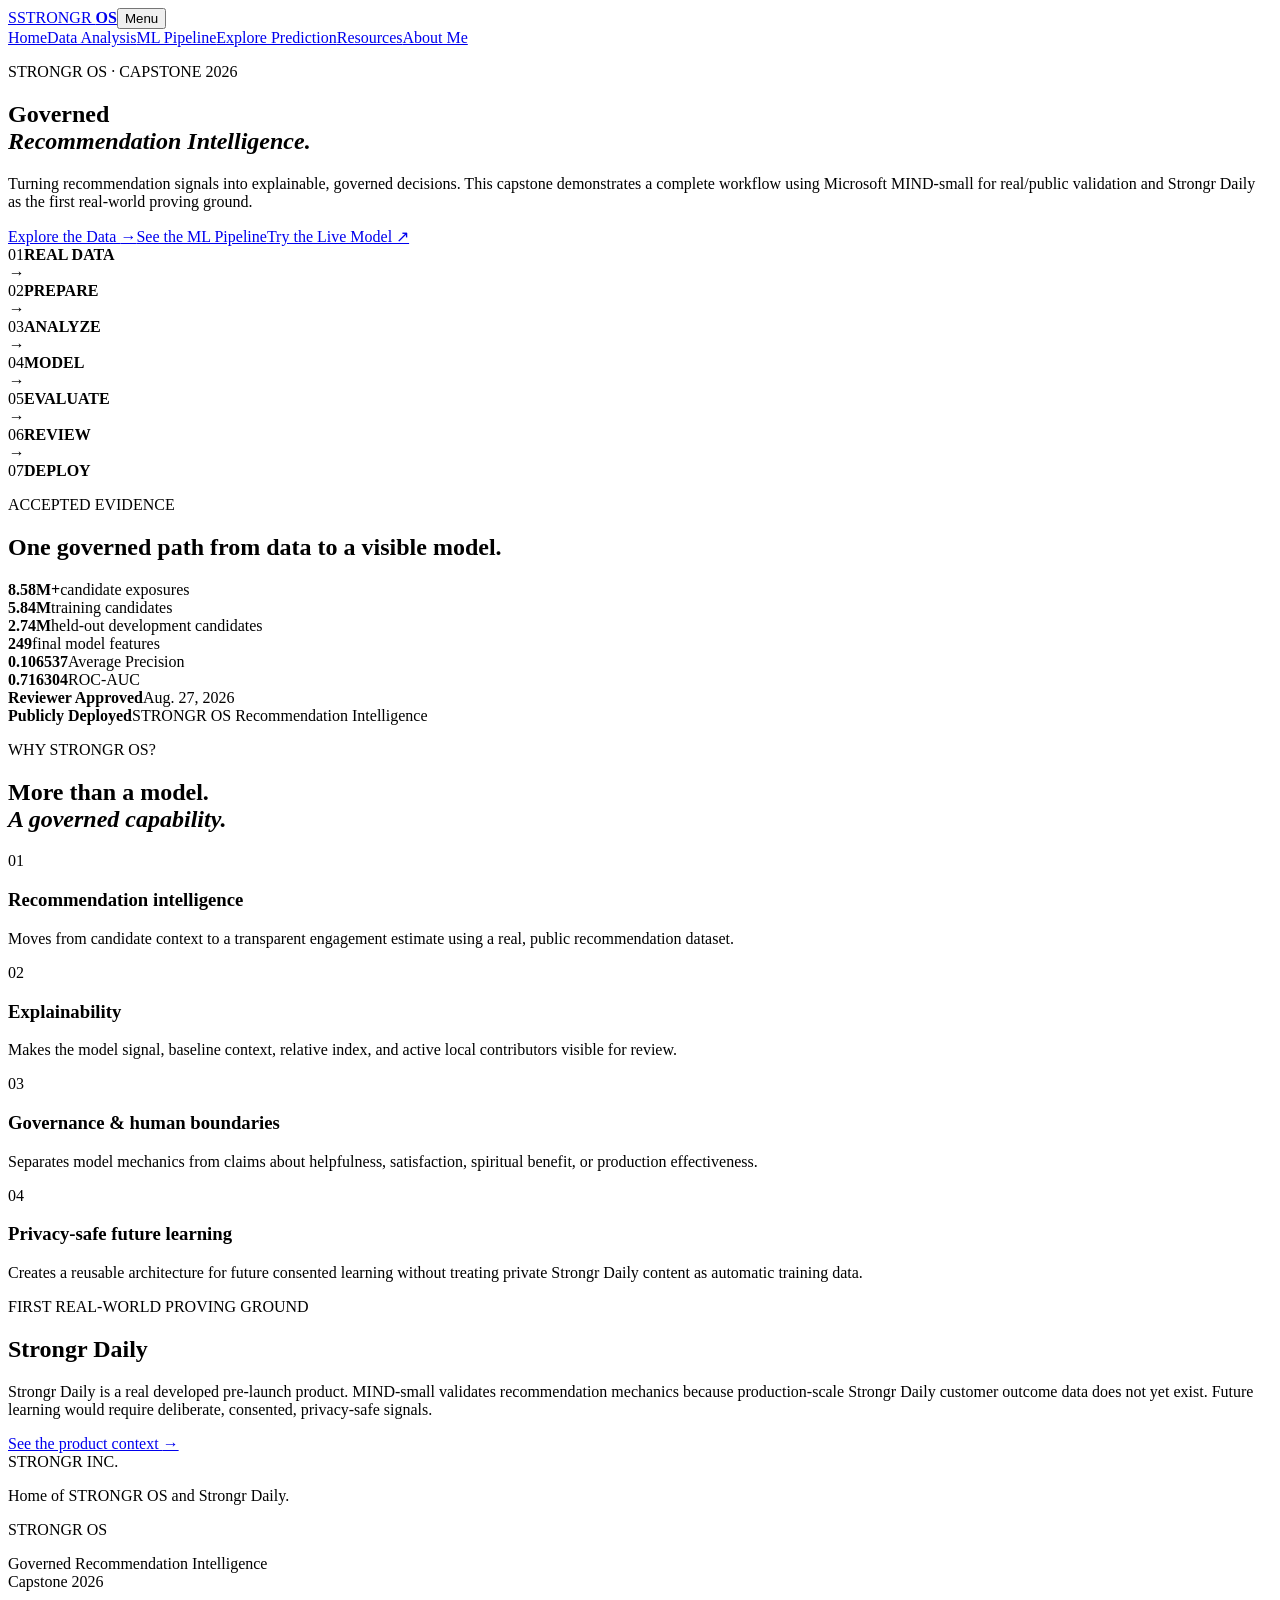
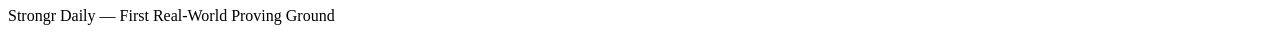
==== index.html @ 2eb01225 "chore: initialize public capstone website" ====
<!doctype html>
<html lang="en">
<head>
  <meta charset="utf-8"><meta name="viewport" content="width=device-width, initial-scale=1">
  <title>STRONGR OS — Governed Recommendation Intelligence</title>
  <meta name="description" content="STRONGR OS capstone: governed recommendation intelligence, validated with public MIND-small data and designed for privacy-safe future learning.">
  <link rel="stylesheet" href="styles.css">
</head>
<body>
  <header class="site-header"><a class="brand" href="index.html"><span class="brand-mark">S</span><span>STRONGR <b>OS</b></span></a><button class="menu-toggle" aria-label="Toggle navigation" aria-expanded="false">Menu</button><nav aria-label="Primary"><a class="active" href="index.html">Home</a><a href="data-analysis.html">Data Analysis</a><a href="ml-pipeline.html">ML Pipeline</a><a href="explore-prediction.html">Explore Prediction</a><a href="resources.html">Resources</a><a href="about.html">About Me</a></nav></header>
  <main>
    <section class="hero home-hero"><p class="eyebrow">STRONGR OS · CAPSTONE 2026</p><h1>Governed<br><em>Recommendation Intelligence.</em></h1><p class="hero-copy">Turning recommendation signals into explainable, governed decisions. This capstone demonstrates a complete workflow using Microsoft MIND-small for real/public validation and Strongr Daily as the first real-world proving ground.</p><div class="hero-actions"><a class="button gold" href="data-analysis.html">Explore the Data <span>→</span></a><a class="button outline" href="ml-pipeline.html">See the ML Pipeline</a><a class="button text" href="https://neilgasson.github.io/strongr-os-recommendation-intelligence/" target="_blank" rel="noopener">Try the Live Model ↗</a></div></section>
    <section class="story-flow" aria-label="Capstone workflow"><div><span>01</span><b>REAL DATA</b></div><i>→</i><div><span>02</span><b>PREPARE</b></div><i>→</i><div><span>03</span><b>ANALYZE</b></div><i>→</i><div><span>04</span><b>MODEL</b></div><i>→</i><div><span>05</span><b>EVALUATE</b></div><i>→</i><div><span>06</span><b>REVIEW</b></div><i>→</i><div><span>07</span><b>DEPLOY</b></div></section>
    <section class="section evidence"><div class="section-intro"><p class="eyebrow">ACCEPTED EVIDENCE</p><h2>One governed path from data to a visible model.</h2></div><div class="evidence-grid"><article><strong>8.58M+</strong><span>candidate exposures</span></article><article><strong>5.84M</strong><span>training candidates</span></article><article><strong>2.74M</strong><span>held-out development candidates</span></article><article><strong>249</strong><span>final model features</span></article><article><strong>0.106537</strong><span>Average Precision</span></article><article><strong>0.716304</strong><span>ROC-AUC</span></article><article class="approval"><strong>Reviewer Approved</strong><span>Aug. 27, 2026</span></article><article class="approval"><strong>Publicly Deployed</strong><span>STRONGR OS Recommendation Intelligence</span></article></div></section>
    <section class="section split-feature"><div><p class="eyebrow">WHY STRONGR OS?</p><h2>More than a model.<br><em>A governed capability.</em></h2></div><div class="feature-list"><article><span>01</span><div><h3>Recommendation intelligence</h3><p>Moves from candidate context to a transparent engagement estimate using a real, public recommendation dataset.</p></div></article><article><span>02</span><div><h3>Explainability</h3><p>Makes the model signal, baseline context, relative index, and active local contributors visible for review.</p></div></article><article><span>03</span><div><h3>Governance & human boundaries</h3><p>Separates model mechanics from claims about helpfulness, satisfaction, spiritual benefit, or production effectiveness.</p></div></article><article><span>04</span><div><h3>Privacy-safe future learning</h3><p>Creates a reusable architecture for future consented learning without treating private Strongr Daily content as automatic training data.</p></div></article></div></section>
    <section class="proving-ground"><div class="gold-line"></div><p class="eyebrow">FIRST REAL-WORLD PROVING GROUND</p><h2>Strongr Daily</h2><p>Strongr Daily is a real developed pre-launch product. MIND-small validates recommendation mechanics because production-scale Strongr Daily customer outcome data does not yet exist. Future learning would require deliberate, consented, privacy-safe signals.</p><a href="about.html" class="inline-link">See the product context <span>→</span></a></section>
  </main>
  <footer><div><span class="brand-footer">STRONGR INC.</span><p>Home of STRONGR OS and Strongr Daily.</p></div><div><span class="brand-footer">STRONGR OS</span><p>Governed Recommendation Intelligence<br>Capstone 2026</p></div><p>Strongr Daily — First Real-World Proving Ground</p></footer><script src="site.js"></script>
</body></html>
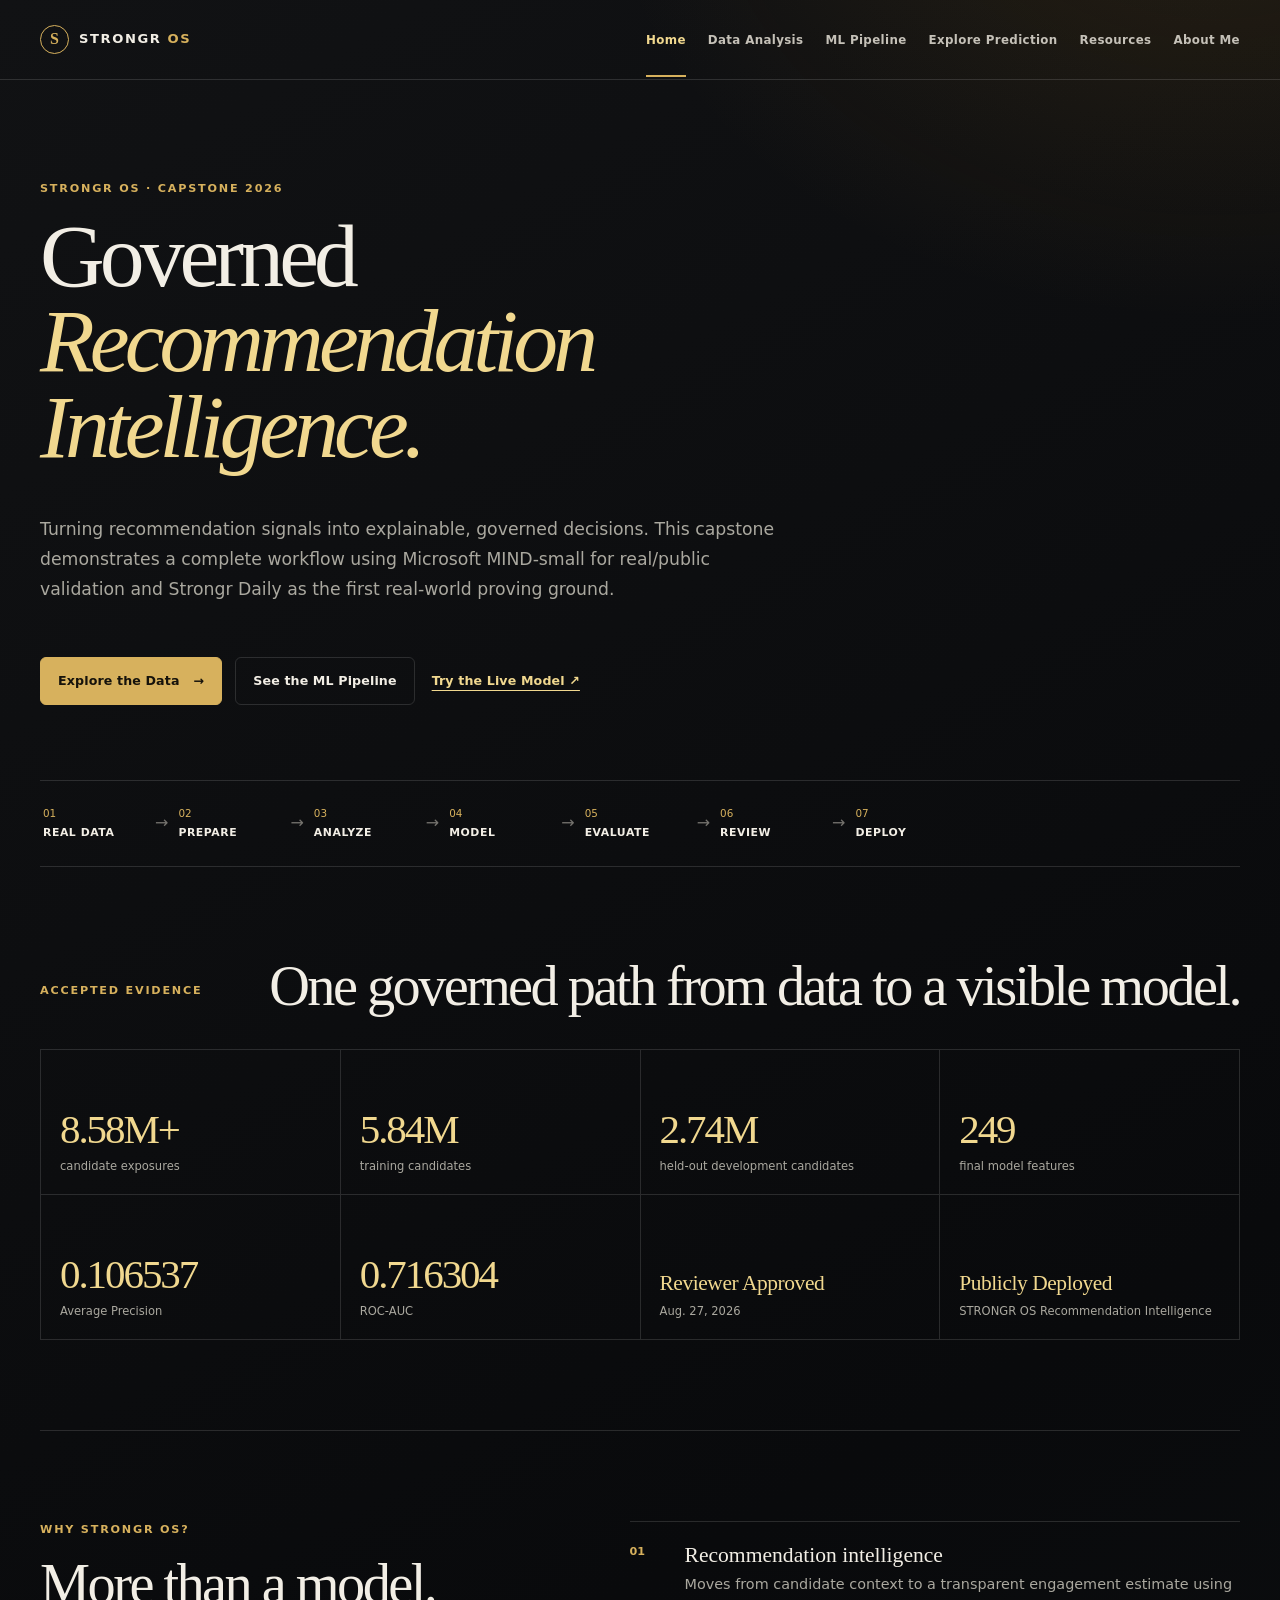
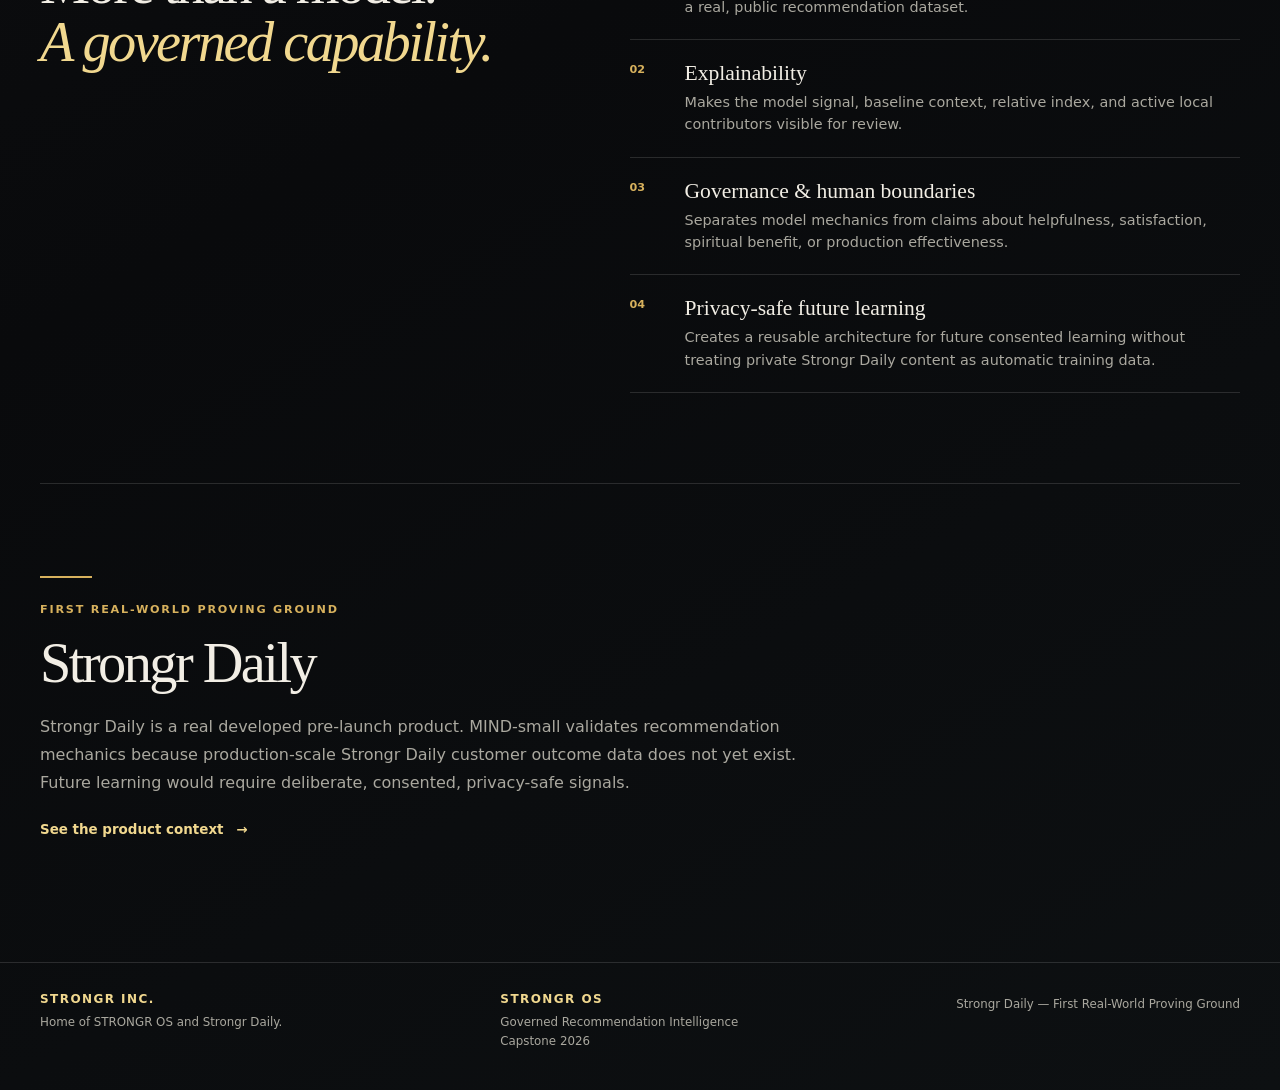
==== commit 166907c1: "fix: migrate public links to STRONGR domains" ====
--- a/index.html
+++ b/index.html
@@ -9,7 +9,7 @@
 <body>
   <header class="site-header"><a class="brand" href="index.html"><span class="brand-mark">S</span><span>STRONGR <b>OS</b></span></a><button class="menu-toggle" aria-label="Toggle navigation" aria-expanded="false">Menu</button><nav aria-label="Primary"><a class="active" href="index.html">Home</a><a href="data-analysis.html">Data Analysis</a><a href="ml-pipeline.html">ML Pipeline</a><a href="explore-prediction.html">Explore Prediction</a><a href="resources.html">Resources</a><a href="about.html">About Me</a></nav></header>
   <main>
-    <section class="hero home-hero"><p class="eyebrow">STRONGR OS · CAPSTONE 2026</p><h1>Governed<br><em>Recommendation Intelligence.</em></h1><p class="hero-copy">Turning recommendation signals into explainable, governed decisions. This capstone demonstrates a complete workflow using Microsoft MIND-small for real/public validation and Strongr Daily as the first real-world proving ground.</p><div class="hero-actions"><a class="button gold" href="data-analysis.html">Explore the Data <span>→</span></a><a class="button outline" href="ml-pipeline.html">See the ML Pipeline</a><a class="button text" href="https://neilgasson.github.io/strongr-os-recommendation-intelligence/" target="_blank" rel="noopener">Try the Live Model ↗</a></div></section>
+    <section class="hero home-hero"><p class="eyebrow">STRONGR OS · CAPSTONE 2026</p><h1>Governed<br><em>Recommendation Intelligence.</em></h1><p class="hero-copy">Turning recommendation signals into explainable, governed decisions. This capstone demonstrates a complete workflow using Microsoft MIND-small for real/public validation and Strongr Daily as the first real-world proving ground.</p><div class="hero-actions"><a class="button gold" href="data-analysis.html">Explore the Data <span>→</span></a><a class="button outline" href="ml-pipeline.html">See the ML Pipeline</a><a class="button text" href="https://model.strongrinc.ca/" target="_blank" rel="noopener">Try the Live Model ↗</a></div></section>
     <section class="story-flow" aria-label="Capstone workflow"><div><span>01</span><b>REAL DATA</b></div><i>→</i><div><span>02</span><b>PREPARE</b></div><i>→</i><div><span>03</span><b>ANALYZE</b></div><i>→</i><div><span>04</span><b>MODEL</b></div><i>→</i><div><span>05</span><b>EVALUATE</b></div><i>→</i><div><span>06</span><b>REVIEW</b></div><i>→</i><div><span>07</span><b>DEPLOY</b></div></section>
     <section class="section evidence"><div class="section-intro"><p class="eyebrow">ACCEPTED EVIDENCE</p><h2>One governed path from data to a visible model.</h2></div><div class="evidence-grid"><article><strong>8.58M+</strong><span>candidate exposures</span></article><article><strong>5.84M</strong><span>training candidates</span></article><article><strong>2.74M</strong><span>held-out development candidates</span></article><article><strong>249</strong><span>final model features</span></article><article><strong>0.106537</strong><span>Average Precision</span></article><article><strong>0.716304</strong><span>ROC-AUC</span></article><article class="approval"><strong>Reviewer Approved</strong><span>Aug. 27, 2026</span></article><article class="approval"><strong>Publicly Deployed</strong><span>STRONGR OS Recommendation Intelligence</span></article></div></section>
     <section class="section split-feature"><div><p class="eyebrow">WHY STRONGR OS?</p><h2>More than a model.<br><em>A governed capability.</em></h2></div><div class="feature-list"><article><span>01</span><div><h3>Recommendation intelligence</h3><p>Moves from candidate context to a transparent engagement estimate using a real, public recommendation dataset.</p></div></article><article><span>02</span><div><h3>Explainability</h3><p>Makes the model signal, baseline context, relative index, and active local contributors visible for review.</p></div></article><article><span>03</span><div><h3>Governance & human boundaries</h3><p>Separates model mechanics from claims about helpfulness, satisfaction, spiritual benefit, or production effectiveness.</p></div></article><article><span>04</span><div><h3>Privacy-safe future learning</h3><p>Creates a reusable architecture for future consented learning without treating private Strongr Daily content as automatic training data.</p></div></article></div></section>
--- a/styles.css
+++ b/styles.css
@@ -0,0 +1,4 @@
+:root{--ink:#090a0c;--surface:#111316;--surface2:#181b1f;--line:rgba(255,255,255,.13);--gold:#d7b15d;--goldlight:#f1d88f;--ivory:#f2eee5;--muted:#aaa89f;--green:#aed99c;--orange:#efa68c;--serif:Georgia,'Times New Roman',serif;--sans:Inter,ui-sans-serif,system-ui,-apple-system,BlinkMacSystemFont,'Segoe UI',sans-serif}*{box-sizing:border-box}html{background:var(--ink);scroll-behavior:smooth}body{margin:0;background:radial-gradient(920px 700px at 95% -150px,rgba(162,114,29,.17),transparent 67%),linear-gradient(150deg,#111214 0%,#090a0c 57%,#0d1012 100%);color:var(--ivory);font-family:var(--sans);font-size:16px;line-height:1.55}a{color:inherit}.site-header{max-width:1320px;min-height:80px;margin:auto;padding:0 40px;display:flex;align-items:center;justify-content:space-between;border-bottom:1px solid var(--line);position:relative}.brand{display:flex;align-items:center;gap:10px;text-decoration:none;letter-spacing:.12em;font-weight:700;font-size:.82rem}.brand b{color:var(--gold)}.brand-mark{width:29px;height:29px;display:grid;place-items:center;border:1px solid var(--gold);border-radius:100%;color:var(--gold);font-family:var(--serif);font-size:1rem;letter-spacing:0}nav{display:flex;gap:22px;align-items:center}nav a{color:#c5c1b8;text-decoration:none;font-size:.74rem;font-weight:700;letter-spacing:.03em;padding:29px 0 25px;border-bottom:2px solid transparent;white-space:nowrap}nav a:hover,nav a.active{color:var(--goldlight);border-color:var(--gold)}.menu-toggle{display:none;background:transparent;border:1px solid var(--line);border-radius:4px;color:var(--ivory);padding:8px 11px;font-size:.75rem}main{max-width:1320px;margin:auto;padding:0 40px 75px}.hero{padding:100px 0 75px;max-width:950px}.home-hero{min-height:570px;display:flex;flex-direction:column;justify-content:center}.eyebrow{margin:0 0 16px;color:var(--gold);font-size:.7rem;font-weight:800;letter-spacing:.16em}.hero h1,.page-hero h1{font-family:var(--serif);font-weight:400;line-height:.95;letter-spacing:-.055em;margin:0 0 28px;font-size:clamp(3.5rem,7vw,6.7rem)}h1 em,h2 em{color:var(--goldlight);font-style:italic}.hero-copy,.page-hero>p{max-width:755px;color:var(--muted);font-size:1.08rem;line-height:1.75}.hero-actions{display:flex;gap:13px;flex-wrap:wrap;margin-top:35px}.button{display:inline-flex;align-items:center;gap:14px;border-radius:6px;padding:13px 17px;min-height:48px;text-decoration:none;font-weight:800;font-size:.79rem;letter-spacing:.01em;transition:.2s ease}.button.gold{color:#15120b;background:var(--gold);border:1px solid var(--gold)}.button.gold:hover{background:var(--goldlight);transform:translateY(-2px)}.button.outline{border:1px solid var(--line);color:var(--ivory)}.button.outline:hover{border-color:var(--gold);color:var(--goldlight)}.button.text{padding-left:4px;color:var(--goldlight);text-decoration:underline;text-underline-offset:5px}.button.large{margin-top:12px;padding:16px 20px}.story-flow{display:flex;gap:10px;align-items:center;overflow:auto;border-top:1px solid var(--line);border-bottom:1px solid var(--line);padding:24px 3px}.story-flow div{min-width:102px;display:flex;flex-direction:column;gap:4px}.story-flow span{color:var(--gold);font-size:.65rem}.story-flow b{font-size:.68rem;letter-spacing:.05em}.story-flow i{color:#75736e;font-style:normal}.section{padding:90px 0;border-bottom:1px solid var(--line)}.section-intro{display:flex;justify-content:space-between;align-items:end;gap:30px;margin-bottom:34px}.section h2,.proving-ground h2{font:400 clamp(2.35rem,4.4vw,4rem)/1.04 var(--serif);letter-spacing:-.045em;margin:0}.section-copy{color:var(--muted);font-size:.86rem}.evidence-grid{display:grid;grid-template-columns:repeat(4,1fr);border-top:1px solid var(--line);border-left:1px solid var(--line)}.evidence-grid article{min-height:145px;padding:19px;border-right:1px solid var(--line);border-bottom:1px solid var(--line);display:flex;flex-direction:column;justify-content:end}.evidence-grid strong{font:400 clamp(1.7rem,3.2vw,3rem)/1 var(--serif);letter-spacing:-.05em;color:var(--goldlight);margin-bottom:8px}.evidence-grid span{font-size:.72rem;color:var(--muted)}.evidence-grid .approval strong{font-size:1.34rem;letter-spacing:-.02em}.split-feature,.two-column{display:grid;grid-template-columns:.9fr 1.1fr;gap:90px}.feature-list{border-top:1px solid var(--line)}.feature-list article{display:grid;grid-template-columns:42px 1fr;padding:21px 0;border-bottom:1px solid var(--line);gap:13px}.feature-list article>span,.capability-grid article>span{color:var(--gold);font-size:.7rem;font-weight:700}.feature-list h3{margin:0 0 5px;font:400 1.35rem var(--serif)}.feature-list p,.two-column p{color:var(--muted);font-size:.9rem;margin:0}.proving-ground{max-width:880px;padding:92px 0 45px}.gold-line{width:52px;border-top:2px solid var(--gold);margin-bottom:23px}.proving-ground>p:not(.eyebrow){color:var(--muted);font-size:1rem;line-height:1.75;max-width:790px;margin:20px 0}.inline-link{color:var(--goldlight);font-size:.84rem;font-weight:700;text-decoration:none}.inline-link span{margin-left:8px}.page-hero{padding:85px 0 65px;max-width:950px}.page-hero h1{font-size:clamp(3.1rem,6.2vw,5.9rem)}.data-grid{display:grid;grid-template-columns:repeat(3,1fr);gap:15px;margin:25px 0 42px}.data-grid article{padding:22px;border:1px solid var(--line);background:rgba(255,255,255,.025)}.data-grid span,.data-grid small{display:block;color:var(--muted);font-size:.73rem}.data-grid strong{display:block;font:400 clamp(2rem,3.4vw,3.3rem)/1 var(--serif);color:var(--goldlight);margin:14px 0 10px;letter-spacing:-.05em}.table-wrap{overflow:auto;border:1px solid var(--line)}table{width:100%;border-collapse:collapse;min-width:600px}caption{text-align:left;padding:16px 18px;font:400 1.3rem var(--serif);border-bottom:1px solid var(--line)}th,td{padding:13px 18px;text-align:left;border-bottom:1px solid var(--line);font-size:.82rem}th{color:var(--gold);font-size:.67rem;letter-spacing:.1em}td{color:#d3d0c8}td:nth-child(2){font-family:var(--serif);font-size:1.02rem}.compact article{padding:17px 0}.quality{background:rgba(215,177,93,.045);padding-left:28px;padding-right:28px}.quality-row{display:grid;grid-template-columns:repeat(3,1fr);gap:20px}.quality-row article{display:flex;flex-direction:column;gap:6px}.quality-row strong{font:400 3.3rem/1 var(--serif);color:var(--goldlight)}.quality-row span,.quality-note{color:var(--muted);font-size:.8rem}.quality-note{margin:35px 0 0}.quality-note b{color:var(--green)}.insight-grid{display:grid;grid-template-columns:repeat(4,1fr);gap:13px}.insight-grid article{padding:21px;border:1px solid var(--line);background:rgba(255,255,255,.018)}.insight-grid b{color:var(--gold);font-size:.69rem}.insight-grid h3{font:400 1.35rem/1.1 var(--serif);margin:19px 0 10px}.insight-grid p{font-size:.82rem;color:var(--muted);margin:0}.placeholder-grid{display:grid;grid-template-columns:repeat(3,1fr);gap:15px}.screenshot-placeholder,.prediction-placeholder{min-height:225px;border:1px dashed rgba(215,177,93,.55);background:linear-gradient(135deg,rgba(215,177,93,.1),rgba(255,255,255,.02));display:flex;flex-direction:column;align-items:center;justify-content:center;text-align:center;padding:20px}.screenshot-placeholder span,.prediction-placeholder span{font-size:.65rem;color:var(--gold);letter-spacing:.12em;margin-bottom:13px}.screenshot-placeholder b,.prediction-placeholder b{font:400 1.13rem/1.35 var(--serif);color:#ddd8cc}.model-approach{align-items:center}.model-spec{border:1px solid var(--line);padding:28px;background:rgba(255,255,255,.025)}.model-spec>span{font-size:.66rem;color:var(--gold);letter-spacing:.14em}.model-spec strong{display:block;font:400 2rem var(--serif);margin:9px 0}.model-spec p{color:var(--muted);font-size:.81rem}.model-spec code{color:var(--goldlight)}.tag-row{display:flex;gap:7px;flex-wrap:wrap;margin-top:18px}.tag-row span{border:1px solid var(--line);padding:6px 8px;color:#c4c0b5;font-size:.67rem}.comparison-chart{margin-top:32px;max-width:900px}.chart-row{display:grid;grid-template-columns:120px 1fr 92px;gap:15px;align-items:center;margin:16px 0}.chart-row>span{font-size:.8rem}.track{height:18px;background:#25282c;border:1px solid rgba(255,255,255,.06);position:relative}.track i{display:block;height:100%;background:#8e7650}.chart-row.final .track i{background:var(--gold)}.chart-row b{font:400 1.12rem var(--serif);color:var(--goldlight)}.metric-layout{display:grid;grid-template-columns:1fr 1fr;gap:18px}.metric-panel{border:1px solid var(--line);padding:26px}.metric-list>div{display:flex;justify-content:space-between;padding:14px 0;border-bottom:1px solid var(--line);gap:12px}.metric-list span{color:var(--muted);font-size:.8rem}.metric-list b{font:400 1.25rem var(--serif);color:var(--goldlight)}.plain-language{max-width:900px}.plain-language>p:not(.eyebrow){max-width:780px;color:var(--muted);font-size:1.05rem;line-height:1.75;margin:22px 0 0}.imbalance{display:grid;grid-template-columns:1fr 1fr;gap:60px;background:rgba(239,166,140,.055);padding-left:28px;padding-right:28px}.imbalance-numbers>div{display:flex;align-items:baseline;justify-content:space-between;padding:12px 0;border-bottom:1px solid var(--line);gap:15px}.imbalance-numbers span,.imbalance-numbers p{color:var(--muted);font-size:.78rem}.imbalance-numbers strong{font:400 1.65rem var(--serif);color:var(--orange)}.imbalance-numbers small{font:400 .85rem var(--sans);color:var(--muted)}.governance .timeline{display:grid;grid-template-columns:repeat(5,1fr);margin:30px 0 38px;border-top:1px solid var(--line)}.timeline div{padding:17px 12px;border-right:1px solid var(--line);min-height:105px}.timeline time{display:block;color:var(--gold);font:400 1.25rem var(--serif);margin-bottom:10px}.timeline span{font-size:.75rem;color:#d5d0c6}.governance-callout{padding:20px;border-left:2px solid var(--gold);background:rgba(215,177,93,.07);max-width:800px}.governance-callout strong{color:var(--goldlight);font-family:var(--serif);font-size:1.22rem}.governance-callout p{color:var(--muted);margin:6px 0 0;font-size:.84rem}.explore-hero{padding-bottom:35px}.live-embed{border:1px solid var(--line);background:#0d0f11;margin-bottom:0}.embed-label{display:flex;justify-content:space-between;gap:20px;padding:13px 18px;border-bottom:1px solid var(--line);font-size:.69rem;letter-spacing:.09em;color:var(--gold)}.embed-label a,.embed-fallback a{color:var(--goldlight)}iframe{border:0;width:100%;height:650px;background:#111}.embed-fallback{margin:0;padding:12px 18px;color:var(--muted);font-size:.78rem;border-top:1px solid var(--line)}.parity{display:grid;grid-template-columns:1fr 1fr;gap:80px;align-items:center}.parity-card{border:1px solid var(--gold);padding:28px;background:rgba(215,177,93,.08)}.parity-card>span,.parity-card p{color:var(--muted);font-size:.76rem}.parity-card>strong{display:block;font:400 clamp(1.8rem,3.3vw,3rem)/1 var(--serif);color:var(--goldlight);letter-spacing:-.05em;margin:15px 0 8px;word-break:break-all}.parity-card>div{display:flex;gap:13px;align-items:center;margin-top:22px;font-size:.76rem}.parity-card b{font-family:var(--serif);font-size:1.1rem}.parity-card em{color:var(--green);font-weight:800;font-size:.69rem;font-style:normal;border:1px solid rgba(174,217,156,.4);padding:5px 8px}.output-guide{border-bottom:0}.prediction-placeholder{min-height:300px}.deliverables{border-top:1px solid var(--line)}.deliverables article{display:flex;align-items:center;justify-content:space-between;gap:25px;padding:18px 0;border-bottom:1px solid var(--line)}.deliverables h3{font:400 1.35rem var(--serif);margin:0 0 4px}.deliverables p{margin:0;color:var(--muted);font-size:.8rem}.status{white-space:nowrap;border:1px solid var(--line);padding:6px 8px;font-size:.64rem;font-weight:800;letter-spacing:.06em}.status.complete{color:var(--green);border-color:rgba(174,217,156,.45)}.status.working{color:var(--goldlight);border-color:rgba(215,177,93,.5)}.status.pending{color:var(--muted)}.approval-list>div{display:flex;justify-content:space-between;gap:15px;padding:17px 0;border-bottom:1px solid var(--line)}.approval-list span{font-size:.88rem;color:#d7d2c7}.approval-list b{font-size:.7rem;color:var(--green);letter-spacing:.07em}.approval-list p{margin:18px 0 0;color:var(--muted);font-size:.8rem}.link-cards{display:grid;grid-template-columns:1fr 1fr;gap:16px}.link-cards a{display:flex;min-height:185px;flex-direction:column;justify-content:end;padding:22px;text-decoration:none;border:1px solid var(--line);background:linear-gradient(145deg,rgba(215,177,93,.1),rgba(255,255,255,.02));transition:.2s}.link-cards a:hover{transform:translateY(-3px);border-color:var(--gold)}.link-cards span{font-size:.64rem;color:var(--gold);letter-spacing:.1em}.link-cards strong{font:400 1.55rem/1.12 var(--serif);margin:14px 0}.link-cards i{font-size:.75rem;color:var(--goldlight);font-style:normal}.future-links{display:grid;grid-template-columns:repeat(4,1fr);gap:12px}.future-links div{padding:17px;border:1px dashed var(--line)}.future-links span,.future-links b{display:block}.future-links span{font-size:.7rem;color:var(--muted)}.future-links b{font:400 1rem var(--serif);color:#d8d2c5;margin-top:15px}.references{max-width:850px}.references article{padding:18px 0;border-bottom:1px solid var(--line)}.references b{font-family:var(--serif);font-size:1.25rem}.references p{margin:5px 0;color:var(--muted);font-size:.85rem}.references a{font-size:.8rem;color:var(--goldlight)}.name-line{color:var(--goldlight)!important;font:400 1.4rem var(--serif);letter-spacing:.02em}.capability-grid{display:grid;grid-template-columns:repeat(3,1fr);border-top:1px solid var(--line);border-left:1px solid var(--line)}.capability-grid article{padding:22px;border-right:1px solid var(--line);border-bottom:1px solid var(--line);min-height:185px}.capability-grid h3{font:400 1.4rem/1.1 var(--serif);margin:22px 0 8px}.capability-grid p{font-size:.8rem;color:var(--muted);margin:0}.system-pair{display:flex;gap:13px;margin-top:28px}.system-pair div{border:1px solid var(--line);padding:15px 18px;min-width:220px}.system-pair span{display:block;color:var(--gold);font-size:.7rem;letter-spacing:.07em}.system-pair b{display:block;font:400 1.15rem var(--serif);margin-top:7px}footer{max-width:1320px;margin:auto;padding:27px 40px 35px;border-top:1px solid var(--line);display:flex;justify-content:space-between;gap:25px;color:var(--muted);font-size:.74rem}footer p{margin:5px 0}.brand-footer{color:var(--goldlight);font-size:.75rem;font-weight:800;letter-spacing:.12em}@media(max-width:980px){.site-header,main,footer{padding-left:24px;padding-right:24px}nav{gap:13px}.evidence-grid{grid-template-columns:repeat(2,1fr)}.split-feature,.two-column,.parity,.imbalance{grid-template-columns:1fr;gap:35px}.insight-grid{grid-template-columns:repeat(2,1fr)}.placeholder-grid{grid-template-columns:1fr}.future-links{grid-template-columns:repeat(2,1fr)}.governance .timeline{grid-template-columns:repeat(3,1fr)}}@media(max-width:720px){.site-header{min-height:68px}.menu-toggle{display:block}nav{display:none;position:absolute;z-index:10;top:67px;right:18px;left:18px;padding:12px 18px;flex-direction:column;align-items:stretch;background:#151719;border:1px solid var(--line)}nav.is-open{display:flex}nav a{padding:11px 0;border-bottom:1px solid var(--line)}.hero,.page-hero{padding:66px 0 48px}.home-hero{min-height:auto}.hero h1,.page-hero h1{font-size:clamp(2.15rem,11vw,3rem)}.story-flow{padding:17px 3px}.section{padding:62px 0}.evidence-grid,.data-grid,.metric-layout,.link-cards,.capability-grid{grid-template-columns:1fr}.quality-row,.insight-grid{grid-template-columns:1fr}.evidence-grid article{min-height:120px}.comparison-chart{overflow:auto}.chart-row{grid-template-columns:95px minmax(150px,1fr) 80px}.governance .timeline{grid-template-columns:1fr}.timeline div{min-height:auto;border-bottom:1px solid var(--line)}.live-embed iframe{height:520px}.embed-label,footer{flex-direction:column}.system-pair{flex-direction:column}.future-links{grid-template-columns:1fr}.deliverables article{align-items:flex-start;flex-direction:column;gap:12px}}
+.powerbi-evidence-intro{max-width:790px;margin:0 0 29px;color:var(--muted);font-size:.92rem}.powerbi-evidence-grid{display:grid;grid-template-columns:repeat(2,minmax(0,1fr));gap:20px}.powerbi-evidence-grid article{padding:18px;border:1px solid var(--line);background:rgba(255,255,255,.018)}.powerbi-evidence-grid article>span{display:block;margin-bottom:12px;color:var(--gold);font-size:.65rem;font-weight:800;letter-spacing:.13em}.powerbi-evidence-grid article>p{margin:13px 0 1px;color:var(--muted);font-size:.78rem}.powerbi-evidence-card{display:block;width:100%;padding:0;border:0;border-radius:12px;background:#111315;cursor:zoom-in;overflow:hidden}.powerbi-evidence-card:focus-visible{outline:2px solid var(--goldlight);outline-offset:3px}.powerbi-evidence-card img{display:block;width:100%;height:auto;transition:transform .22s ease}.powerbi-evidence-card:hover img{transform:scale(1.015)}.powerbi-evidence-record{margin:27px 0 0;color:var(--muted);font-size:.78rem}.evidence-lightbox{position:fixed;z-index:100;inset:0;display:none;align-items:center;justify-content:center;padding:28px;background:rgba(0,0,0,.84)}.evidence-lightbox.is-open{display:flex}.evidence-lightbox__panel{position:relative;width:min(1040px,100%);max-height:100%;overflow:auto}.evidence-lightbox__image{display:block;width:100%;height:auto;border:1px solid var(--line);border-radius:15px;background:#111315}.evidence-lightbox__close{position:absolute;top:12px;right:12px;width:38px;height:38px;border:1px solid rgba(243,238,228,.7);border-radius:50%;background:#111315;color:var(--ivory);font-size:1.3rem;line-height:1;cursor:pointer}.evidence-lightbox__close:hover,.evidence-lightbox__close:focus-visible{border-color:var(--gold);color:var(--goldlight)}@media(max-width:980px){.powerbi-evidence-grid{grid-template-columns:1fr}}.prediction-evidence-frame{margin:0;border:1px solid var(--line);background:#111315}.prediction-evidence-frame img{display:block;width:100%;height:auto;max-height:780px;object-fit:contain;background:#111315}.prediction-evidence-frame figcaption{padding:13px 17px;border-top:1px solid var(--line);color:var(--muted);font-size:.78rem}
+.explore-hero{max-width:none;padding:72px 0 88px}.explore-hero__grid{display:grid;grid-template-columns:minmax(0,1fr) minmax(380px,1fr);gap:clamp(36px,7vw,104px);align-items:center;min-height:620px}.explore-hero__copy{max-width:700px}.explore-hero__brand{margin:0 0 48px;color:#f3eee4;font-size:clamp(1rem,1.7vw,1.45rem);font-weight:800;letter-spacing:.16em;line-height:1}.explore-hero__brand b{color:var(--gold);font-weight:800}.explore-hero__copy .eyebrow{margin-bottom:27px}.explore-hero__copy h1{max-width:720px;margin:0;color:#f3eee4;font:400 clamp(3.7rem,6.1vw,6.35rem)/.92 var(--serif);letter-spacing:-.06em}.explore-hero__statement{max-width:720px;margin:22px 0 27px;color:#d6b45c;font:italic 400 clamp(2.65rem,4.35vw,4.65rem)/.97 var(--serif);letter-spacing:-.055em}.explore-hero__supporting{max-width:635px;margin:0;color:#c0bdb5;font-size:clamp(1rem,1.38vw,1.16rem);line-height:1.62}.explore-hero__copy .button{margin-top:32px;min-width:300px;justify-content:center;box-shadow:0 12px 30px rgba(214,180,92,.16)}.explore-hero__copy .button:focus-visible{outline:2px solid var(--goldlight);outline-offset:4px}.explore-hero__art{position:relative;display:grid;place-items:center;min-width:0}.explore-hero__art::before,.explore-hero__art::after{content:"";position:absolute;pointer-events:none}.explore-hero__art::before{inset:8% 0;background:linear-gradient(90deg,transparent 0,rgba(214,180,92,.22) 22%,transparent 22.2%,transparent 77.8%,rgba(214,180,92,.22) 78%,transparent 100%);opacity:.65}.explore-hero__art::after{width:72%;height:72%;border:1px solid rgba(214,180,92,.18);border-radius:50%;filter:drop-shadow(0 0 32px rgba(214,180,92,.13))}.explore-hero__art-frame{position:relative;z-index:1;width:min(100%,620px);padding:clamp(11px,1.8vw,20px);border:1px solid rgba(214,180,92,.32);background:radial-gradient(circle at 50% 42%,rgba(214,180,92,.11),transparent 57%),#111315;box-shadow:0 30px 70px rgba(0,0,0,.38),0 0 45px rgba(214,180,92,.11)}.explore-hero__art-frame img{display:block;width:100%;height:auto;aspect-ratio:1/1;object-fit:contain;background:#0b0d0e}@media(max-width:980px){.explore-hero{padding-top:58px}.explore-hero__grid{grid-template-columns:1fr;gap:48px;min-height:0}.explore-hero__copy{max-width:760px}.explore-hero__art{max-width:650px;margin:0 auto;width:100%}.explore-hero__brand{margin-bottom:35px}}@media(max-width:720px){.explore-hero{padding:48px 0 60px}.explore-hero__brand{margin-bottom:27px;font-size:.95rem}.explore-hero__copy .eyebrow{margin-bottom:20px}.explore-hero__copy h1{font-size:clamp(3.35rem,15vw,4.7rem)}.explore-hero__statement{margin-top:17px;font-size:clamp(2.4rem,11.5vw,3.5rem)}.explore-hero__copy .button{width:100%;min-width:0;margin-top:27px}.explore-hero__art-frame{padding:11px}}.explore-hero__copy h1{font-size:clamp(3.7rem,5vw,4.9rem)}.explore-hero__copy h1 span{white-space:nowrap}.explore-hero__statement{font-size:clamp(2.65rem,3.8vw,4.3rem)}.explore-hero__art-frame img{aspect-ratio:auto}@media(max-width:720px){.explore-hero__copy h1{font-size:clamp(2.5rem,10.25vw,3rem)}.explore-hero__copy h1 span{white-space:nowrap}}
+.explore-hero__grid{grid-template-columns:minmax(0,1fr) minmax(0,1fr);gap:clamp(34px,5vw,78px)}.explore-hero__copy h1{max-width:760px;font-size:clamp(3.35rem,4.55vw,5.2rem);letter-spacing:-.055em}.explore-hero__statement{font-size:clamp(2.5rem,3.45vw,4rem)}.explore-hero__supporting{max-width:650px}.explore-hero__art{justify-self:center;width:min(116%,760px)}.explore-hero__art::before,.explore-hero__art::after{display:none}.explore-hero__art-frame{width:100%;padding:0;border:0;border-radius:0;background:transparent;box-shadow:none}.explore-hero__art-frame img{width:100%;background:transparent;mix-blend-mode:screen}@media(max-width:980px){.explore-hero__art{width:min(100%,700px)}}@media(max-width:720px){.explore-hero__copy h1{font-size:clamp(2.45rem,10.7vw,3.2rem);letter-spacing:-.045em}.explore-hero__statement{font-size:clamp(2.15rem,10vw,3.2rem)}.explore-hero__art{width:100%}}.explore-hero__grid{grid-template-columns:minmax(0,.96fr) minmax(0,1.04fr)}.explore-hero__art{width:100%}@media(max-width:980px){.explore-hero__grid{grid-template-columns:1fr}}.explore-hero{padding:52px 0 74px}.explore-hero__grid{gap:clamp(28px,3vw,44px);min-height:0}@media(max-width:720px){.explore-hero{padding:48px 0 60px}}.explore-hero{padding-top:28px}.explore-hero__art{transform:scale(1.08)}@media(max-width:980px){.explore-hero__art{transform:none}}@media(max-width:720px){.explore-hero{padding-top:48px}}
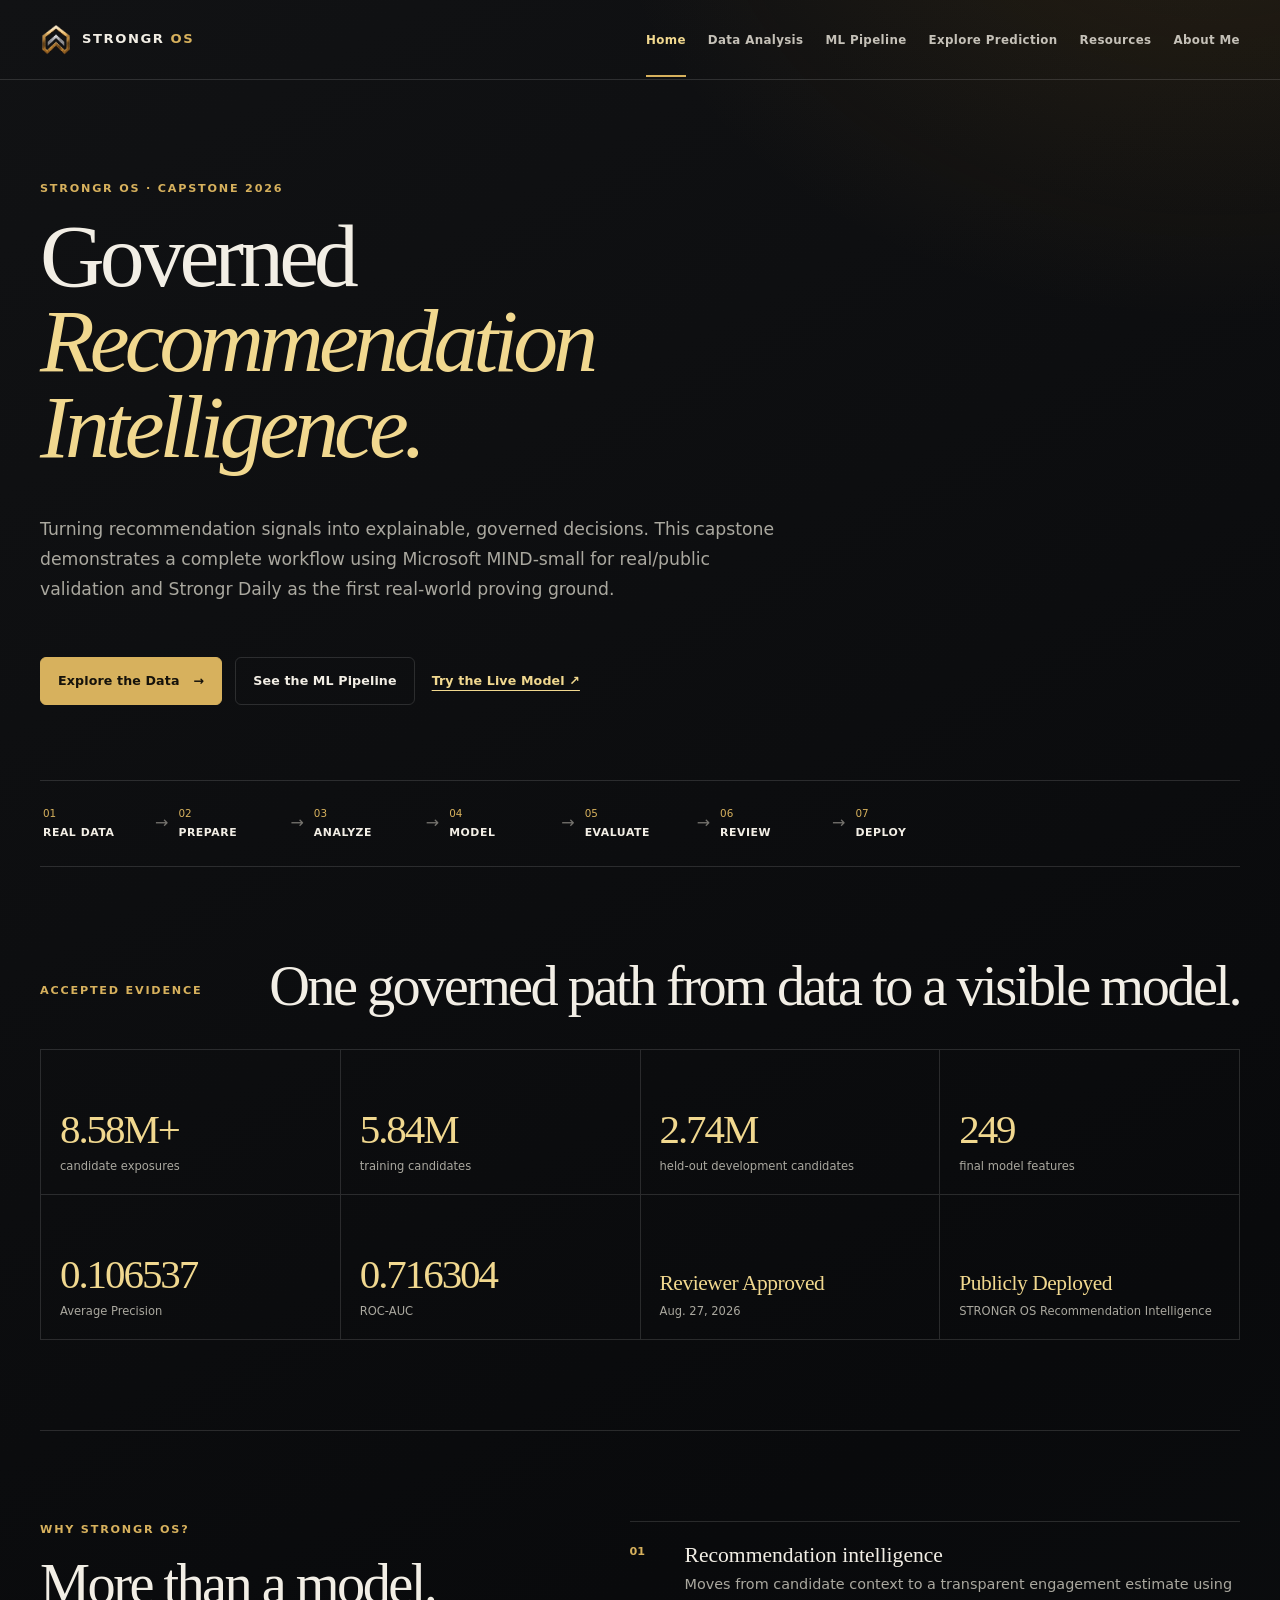
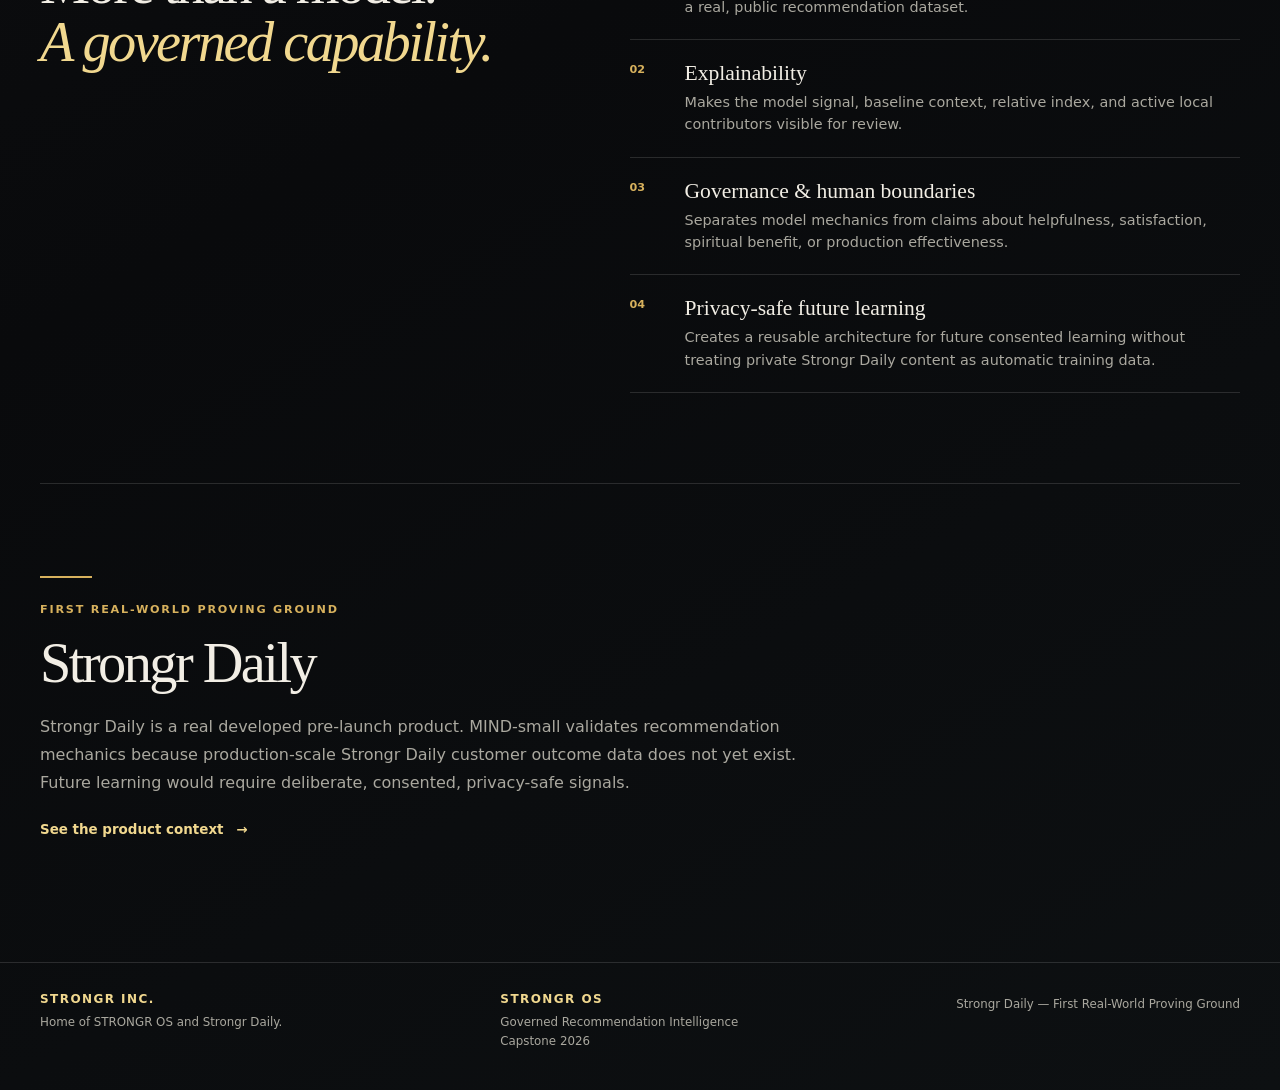
==== commit 9b88e35b: "Add capstone social preview metadata" ====
--- a/index.html
+++ b/index.html
@@ -4,6 +4,19 @@
   <meta charset="utf-8"><meta name="viewport" content="width=device-width, initial-scale=1">
   <title>STRONGR OS — Governed Recommendation Intelligence</title>
   <meta name="description" content="STRONGR OS capstone: governed recommendation intelligence, validated with public MIND-small data and designed for privacy-safe future learning.">
+  <link rel="canonical" href="https://capstone.strongrinc.ca/">
+  <meta property="og:type" content="website">
+  <meta property="og:url" content="https://capstone.strongrinc.ca/">
+  <meta property="og:title" content="STRONGR OS Capstone | Governed Recommendation Intelligence">
+  <meta property="og:description" content="Explore the STRONGR OS capstone: public MIND-small data, governed model evaluation, explainability, and a live recommendation demonstration.">
+  <meta property="og:image" content="https://capstone.strongrinc.ca/assets/brand/strongr-os-official-emblem-transparent.png">
+  <meta property="og:image:alt" content="Official STRONGR OS emblem">
+  <meta name="twitter:card" content="summary_large_image">
+  <meta name="twitter:url" content="https://capstone.strongrinc.ca/">
+  <meta name="twitter:title" content="STRONGR OS Capstone | Governed Recommendation Intelligence">
+  <meta name="twitter:description" content="Explore the STRONGR OS capstone: public MIND-small data, governed model evaluation, explainability, and a live recommendation demonstration.">
+  <meta name="twitter:image" content="https://capstone.strongrinc.ca/assets/brand/strongr-os-official-emblem-transparent.png">
+  <meta name="twitter:image:alt" content="Official STRONGR OS emblem">
   <link rel="stylesheet" href="styles.css">
 </head>
 <body>
--- a/styles.css
+++ b/styles.css
@@ -1,4 +1,5 @@
 :root{--ink:#090a0c;--surface:#111316;--surface2:#181b1f;--line:rgba(255,255,255,.13);--gold:#d7b15d;--goldlight:#f1d88f;--ivory:#f2eee5;--muted:#aaa89f;--green:#aed99c;--orange:#efa68c;--serif:Georgia,'Times New Roman',serif;--sans:Inter,ui-sans-serif,system-ui,-apple-system,BlinkMacSystemFont,'Segoe UI',sans-serif}*{box-sizing:border-box}html{background:var(--ink);scroll-behavior:smooth}body{margin:0;background:radial-gradient(920px 700px at 95% -150px,rgba(162,114,29,.17),transparent 67%),linear-gradient(150deg,#111214 0%,#090a0c 57%,#0d1012 100%);color:var(--ivory);font-family:var(--sans);font-size:16px;line-height:1.55}a{color:inherit}.site-header{max-width:1320px;min-height:80px;margin:auto;padding:0 40px;display:flex;align-items:center;justify-content:space-between;border-bottom:1px solid var(--line);position:relative}.brand{display:flex;align-items:center;gap:10px;text-decoration:none;letter-spacing:.12em;font-weight:700;font-size:.82rem}.brand b{color:var(--gold)}.brand-mark{width:29px;height:29px;display:grid;place-items:center;border:1px solid var(--gold);border-radius:100%;color:var(--gold);font-family:var(--serif);font-size:1rem;letter-spacing:0}nav{display:flex;gap:22px;align-items:center}nav a{color:#c5c1b8;text-decoration:none;font-size:.74rem;font-weight:700;letter-spacing:.03em;padding:29px 0 25px;border-bottom:2px solid transparent;white-space:nowrap}nav a:hover,nav a.active{color:var(--goldlight);border-color:var(--gold)}.menu-toggle{display:none;background:transparent;border:1px solid var(--line);border-radius:4px;color:var(--ivory);padding:8px 11px;font-size:.75rem}main{max-width:1320px;margin:auto;padding:0 40px 75px}.hero{padding:100px 0 75px;max-width:950px}.home-hero{min-height:570px;display:flex;flex-direction:column;justify-content:center}.eyebrow{margin:0 0 16px;color:var(--gold);font-size:.7rem;font-weight:800;letter-spacing:.16em}.hero h1,.page-hero h1{font-family:var(--serif);font-weight:400;line-height:.95;letter-spacing:-.055em;margin:0 0 28px;font-size:clamp(3.5rem,7vw,6.7rem)}h1 em,h2 em{color:var(--goldlight);font-style:italic}.hero-copy,.page-hero>p{max-width:755px;color:var(--muted);font-size:1.08rem;line-height:1.75}.hero-actions{display:flex;gap:13px;flex-wrap:wrap;margin-top:35px}.button{display:inline-flex;align-items:center;gap:14px;border-radius:6px;padding:13px 17px;min-height:48px;text-decoration:none;font-weight:800;font-size:.79rem;letter-spacing:.01em;transition:.2s ease}.button.gold{color:#15120b;background:var(--gold);border:1px solid var(--gold)}.button.gold:hover{background:var(--goldlight);transform:translateY(-2px)}.button.outline{border:1px solid var(--line);color:var(--ivory)}.button.outline:hover{border-color:var(--gold);color:var(--goldlight)}.button.text{padding-left:4px;color:var(--goldlight);text-decoration:underline;text-underline-offset:5px}.button.large{margin-top:12px;padding:16px 20px}.story-flow{display:flex;gap:10px;align-items:center;overflow:auto;border-top:1px solid var(--line);border-bottom:1px solid var(--line);padding:24px 3px}.story-flow div{min-width:102px;display:flex;flex-direction:column;gap:4px}.story-flow span{color:var(--gold);font-size:.65rem}.story-flow b{font-size:.68rem;letter-spacing:.05em}.story-flow i{color:#75736e;font-style:normal}.section{padding:90px 0;border-bottom:1px solid var(--line)}.section-intro{display:flex;justify-content:space-between;align-items:end;gap:30px;margin-bottom:34px}.section h2,.proving-ground h2{font:400 clamp(2.35rem,4.4vw,4rem)/1.04 var(--serif);letter-spacing:-.045em;margin:0}.section-copy{color:var(--muted);font-size:.86rem}.evidence-grid{display:grid;grid-template-columns:repeat(4,1fr);border-top:1px solid var(--line);border-left:1px solid var(--line)}.evidence-grid article{min-height:145px;padding:19px;border-right:1px solid var(--line);border-bottom:1px solid var(--line);display:flex;flex-direction:column;justify-content:end}.evidence-grid strong{font:400 clamp(1.7rem,3.2vw,3rem)/1 var(--serif);letter-spacing:-.05em;color:var(--goldlight);margin-bottom:8px}.evidence-grid span{font-size:.72rem;color:var(--muted)}.evidence-grid .approval strong{font-size:1.34rem;letter-spacing:-.02em}.split-feature,.two-column{display:grid;grid-template-columns:.9fr 1.1fr;gap:90px}.feature-list{border-top:1px solid var(--line)}.feature-list article{display:grid;grid-template-columns:42px 1fr;padding:21px 0;border-bottom:1px solid var(--line);gap:13px}.feature-list article>span,.capability-grid article>span{color:var(--gold);font-size:.7rem;font-weight:700}.feature-list h3{margin:0 0 5px;font:400 1.35rem var(--serif)}.feature-list p,.two-column p{color:var(--muted);font-size:.9rem;margin:0}.proving-ground{max-width:880px;padding:92px 0 45px}.gold-line{width:52px;border-top:2px solid var(--gold);margin-bottom:23px}.proving-ground>p:not(.eyebrow){color:var(--muted);font-size:1rem;line-height:1.75;max-width:790px;margin:20px 0}.inline-link{color:var(--goldlight);font-size:.84rem;font-weight:700;text-decoration:none}.inline-link span{margin-left:8px}.page-hero{padding:85px 0 65px;max-width:950px}.page-hero h1{font-size:clamp(3.1rem,6.2vw,5.9rem)}.data-grid{display:grid;grid-template-columns:repeat(3,1fr);gap:15px;margin:25px 0 42px}.data-grid article{padding:22px;border:1px solid var(--line);background:rgba(255,255,255,.025)}.data-grid span,.data-grid small{display:block;color:var(--muted);font-size:.73rem}.data-grid strong{display:block;font:400 clamp(2rem,3.4vw,3.3rem)/1 var(--serif);color:var(--goldlight);margin:14px 0 10px;letter-spacing:-.05em}.table-wrap{overflow:auto;border:1px solid var(--line)}table{width:100%;border-collapse:collapse;min-width:600px}caption{text-align:left;padding:16px 18px;font:400 1.3rem var(--serif);border-bottom:1px solid var(--line)}th,td{padding:13px 18px;text-align:left;border-bottom:1px solid var(--line);font-size:.82rem}th{color:var(--gold);font-size:.67rem;letter-spacing:.1em}td{color:#d3d0c8}td:nth-child(2){font-family:var(--serif);font-size:1.02rem}.compact article{padding:17px 0}.quality{background:rgba(215,177,93,.045);padding-left:28px;padding-right:28px}.quality-row{display:grid;grid-template-columns:repeat(3,1fr);gap:20px}.quality-row article{display:flex;flex-direction:column;gap:6px}.quality-row strong{font:400 3.3rem/1 var(--serif);color:var(--goldlight)}.quality-row span,.quality-note{color:var(--muted);font-size:.8rem}.quality-note{margin:35px 0 0}.quality-note b{color:var(--green)}.insight-grid{display:grid;grid-template-columns:repeat(4,1fr);gap:13px}.insight-grid article{padding:21px;border:1px solid var(--line);background:rgba(255,255,255,.018)}.insight-grid b{color:var(--gold);font-size:.69rem}.insight-grid h3{font:400 1.35rem/1.1 var(--serif);margin:19px 0 10px}.insight-grid p{font-size:.82rem;color:var(--muted);margin:0}.placeholder-grid{display:grid;grid-template-columns:repeat(3,1fr);gap:15px}.screenshot-placeholder,.prediction-placeholder{min-height:225px;border:1px dashed rgba(215,177,93,.55);background:linear-gradient(135deg,rgba(215,177,93,.1),rgba(255,255,255,.02));display:flex;flex-direction:column;align-items:center;justify-content:center;text-align:center;padding:20px}.screenshot-placeholder span,.prediction-placeholder span{font-size:.65rem;color:var(--gold);letter-spacing:.12em;margin-bottom:13px}.screenshot-placeholder b,.prediction-placeholder b{font:400 1.13rem/1.35 var(--serif);color:#ddd8cc}.model-approach{align-items:center}.model-spec{border:1px solid var(--line);padding:28px;background:rgba(255,255,255,.025)}.model-spec>span{font-size:.66rem;color:var(--gold);letter-spacing:.14em}.model-spec strong{display:block;font:400 2rem var(--serif);margin:9px 0}.model-spec p{color:var(--muted);font-size:.81rem}.model-spec code{color:var(--goldlight)}.tag-row{display:flex;gap:7px;flex-wrap:wrap;margin-top:18px}.tag-row span{border:1px solid var(--line);padding:6px 8px;color:#c4c0b5;font-size:.67rem}.comparison-chart{margin-top:32px;max-width:900px}.chart-row{display:grid;grid-template-columns:120px 1fr 92px;gap:15px;align-items:center;margin:16px 0}.chart-row>span{font-size:.8rem}.track{height:18px;background:#25282c;border:1px solid rgba(255,255,255,.06);position:relative}.track i{display:block;height:100%;background:#8e7650}.chart-row.final .track i{background:var(--gold)}.chart-row b{font:400 1.12rem var(--serif);color:var(--goldlight)}.metric-layout{display:grid;grid-template-columns:1fr 1fr;gap:18px}.metric-panel{border:1px solid var(--line);padding:26px}.metric-list>div{display:flex;justify-content:space-between;padding:14px 0;border-bottom:1px solid var(--line);gap:12px}.metric-list span{color:var(--muted);font-size:.8rem}.metric-list b{font:400 1.25rem var(--serif);color:var(--goldlight)}.plain-language{max-width:900px}.plain-language>p:not(.eyebrow){max-width:780px;color:var(--muted);font-size:1.05rem;line-height:1.75;margin:22px 0 0}.imbalance{display:grid;grid-template-columns:1fr 1fr;gap:60px;background:rgba(239,166,140,.055);padding-left:28px;padding-right:28px}.imbalance-numbers>div{display:flex;align-items:baseline;justify-content:space-between;padding:12px 0;border-bottom:1px solid var(--line);gap:15px}.imbalance-numbers span,.imbalance-numbers p{color:var(--muted);font-size:.78rem}.imbalance-numbers strong{font:400 1.65rem var(--serif);color:var(--orange)}.imbalance-numbers small{font:400 .85rem var(--sans);color:var(--muted)}.governance .timeline{display:grid;grid-template-columns:repeat(5,1fr);margin:30px 0 38px;border-top:1px solid var(--line)}.timeline div{padding:17px 12px;border-right:1px solid var(--line);min-height:105px}.timeline time{display:block;color:var(--gold);font:400 1.25rem var(--serif);margin-bottom:10px}.timeline span{font-size:.75rem;color:#d5d0c6}.governance-callout{padding:20px;border-left:2px solid var(--gold);background:rgba(215,177,93,.07);max-width:800px}.governance-callout strong{color:var(--goldlight);font-family:var(--serif);font-size:1.22rem}.governance-callout p{color:var(--muted);margin:6px 0 0;font-size:.84rem}.explore-hero{padding-bottom:35px}.live-embed{border:1px solid var(--line);background:#0d0f11;margin-bottom:0}.embed-label{display:flex;justify-content:space-between;gap:20px;padding:13px 18px;border-bottom:1px solid var(--line);font-size:.69rem;letter-spacing:.09em;color:var(--gold)}.embed-label a,.embed-fallback a{color:var(--goldlight)}iframe{border:0;width:100%;height:650px;background:#111}.embed-fallback{margin:0;padding:12px 18px;color:var(--muted);font-size:.78rem;border-top:1px solid var(--line)}.parity{display:grid;grid-template-columns:1fr 1fr;gap:80px;align-items:center}.parity-card{border:1px solid var(--gold);padding:28px;background:rgba(215,177,93,.08)}.parity-card>span,.parity-card p{color:var(--muted);font-size:.76rem}.parity-card>strong{display:block;font:400 clamp(1.8rem,3.3vw,3rem)/1 var(--serif);color:var(--goldlight);letter-spacing:-.05em;margin:15px 0 8px;word-break:break-all}.parity-card>div{display:flex;gap:13px;align-items:center;margin-top:22px;font-size:.76rem}.parity-card b{font-family:var(--serif);font-size:1.1rem}.parity-card em{color:var(--green);font-weight:800;font-size:.69rem;font-style:normal;border:1px solid rgba(174,217,156,.4);padding:5px 8px}.output-guide{border-bottom:0}.prediction-placeholder{min-height:300px}.deliverables{border-top:1px solid var(--line)}.deliverables article{display:flex;align-items:center;justify-content:space-between;gap:25px;padding:18px 0;border-bottom:1px solid var(--line)}.deliverables h3{font:400 1.35rem var(--serif);margin:0 0 4px}.deliverables p{margin:0;color:var(--muted);font-size:.8rem}.status{white-space:nowrap;border:1px solid var(--line);padding:6px 8px;font-size:.64rem;font-weight:800;letter-spacing:.06em}.status.complete{color:var(--green);border-color:rgba(174,217,156,.45)}.status.working{color:var(--goldlight);border-color:rgba(215,177,93,.5)}.status.pending{color:var(--muted)}.approval-list>div{display:flex;justify-content:space-between;gap:15px;padding:17px 0;border-bottom:1px solid var(--line)}.approval-list span{font-size:.88rem;color:#d7d2c7}.approval-list b{font-size:.7rem;color:var(--green);letter-spacing:.07em}.approval-list p{margin:18px 0 0;color:var(--muted);font-size:.8rem}.link-cards{display:grid;grid-template-columns:1fr 1fr;gap:16px}.link-cards a{display:flex;min-height:185px;flex-direction:column;justify-content:end;padding:22px;text-decoration:none;border:1px solid var(--line);background:linear-gradient(145deg,rgba(215,177,93,.1),rgba(255,255,255,.02));transition:.2s}.link-cards a:hover{transform:translateY(-3px);border-color:var(--gold)}.link-cards span{font-size:.64rem;color:var(--gold);letter-spacing:.1em}.link-cards strong{font:400 1.55rem/1.12 var(--serif);margin:14px 0}.link-cards i{font-size:.75rem;color:var(--goldlight);font-style:normal}.future-links{display:grid;grid-template-columns:repeat(4,1fr);gap:12px}.future-links div{padding:17px;border:1px dashed var(--line)}.future-links span,.future-links b{display:block}.future-links span{font-size:.7rem;color:var(--muted)}.future-links b{font:400 1rem var(--serif);color:#d8d2c5;margin-top:15px}.references{max-width:850px}.references article{padding:18px 0;border-bottom:1px solid var(--line)}.references b{font-family:var(--serif);font-size:1.25rem}.references p{margin:5px 0;color:var(--muted);font-size:.85rem}.references a{font-size:.8rem;color:var(--goldlight)}.name-line{color:var(--goldlight)!important;font:400 1.4rem var(--serif);letter-spacing:.02em}.capability-grid{display:grid;grid-template-columns:repeat(3,1fr);border-top:1px solid var(--line);border-left:1px solid var(--line)}.capability-grid article{padding:22px;border-right:1px solid var(--line);border-bottom:1px solid var(--line);min-height:185px}.capability-grid h3{font:400 1.4rem/1.1 var(--serif);margin:22px 0 8px}.capability-grid p{font-size:.8rem;color:var(--muted);margin:0}.system-pair{display:flex;gap:13px;margin-top:28px}.system-pair div{border:1px solid var(--line);padding:15px 18px;min-width:220px}.system-pair span{display:block;color:var(--gold);font-size:.7rem;letter-spacing:.07em}.system-pair b{display:block;font:400 1.15rem var(--serif);margin-top:7px}footer{max-width:1320px;margin:auto;padding:27px 40px 35px;border-top:1px solid var(--line);display:flex;justify-content:space-between;gap:25px;color:var(--muted);font-size:.74rem}footer p{margin:5px 0}.brand-footer{color:var(--goldlight);font-size:.75rem;font-weight:800;letter-spacing:.12em}@media(max-width:980px){.site-header,main,footer{padding-left:24px;padding-right:24px}nav{gap:13px}.evidence-grid{grid-template-columns:repeat(2,1fr)}.split-feature,.two-column,.parity,.imbalance{grid-template-columns:1fr;gap:35px}.insight-grid{grid-template-columns:repeat(2,1fr)}.placeholder-grid{grid-template-columns:1fr}.future-links{grid-template-columns:repeat(2,1fr)}.governance .timeline{grid-template-columns:repeat(3,1fr)}}@media(max-width:720px){.site-header{min-height:68px}.menu-toggle{display:block}nav{display:none;position:absolute;z-index:10;top:67px;right:18px;left:18px;padding:12px 18px;flex-direction:column;align-items:stretch;background:#151719;border:1px solid var(--line)}nav.is-open{display:flex}nav a{padding:11px 0;border-bottom:1px solid var(--line)}.hero,.page-hero{padding:66px 0 48px}.home-hero{min-height:auto}.hero h1,.page-hero h1{font-size:clamp(2.15rem,11vw,3rem)}.story-flow{padding:17px 3px}.section{padding:62px 0}.evidence-grid,.data-grid,.metric-layout,.link-cards,.capability-grid{grid-template-columns:1fr}.quality-row,.insight-grid{grid-template-columns:1fr}.evidence-grid article{min-height:120px}.comparison-chart{overflow:auto}.chart-row{grid-template-columns:95px minmax(150px,1fr) 80px}.governance .timeline{grid-template-columns:1fr}.timeline div{min-height:auto;border-bottom:1px solid var(--line)}.live-embed iframe{height:520px}.embed-label,footer{flex-direction:column}.system-pair{flex-direction:column}.future-links{grid-template-columns:1fr}.deliverables article{align-items:flex-start;flex-direction:column;gap:12px}}
 .powerbi-evidence-intro{max-width:790px;margin:0 0 29px;color:var(--muted);font-size:.92rem}.powerbi-evidence-grid{display:grid;grid-template-columns:repeat(2,minmax(0,1fr));gap:20px}.powerbi-evidence-grid article{padding:18px;border:1px solid var(--line);background:rgba(255,255,255,.018)}.powerbi-evidence-grid article>span{display:block;margin-bottom:12px;color:var(--gold);font-size:.65rem;font-weight:800;letter-spacing:.13em}.powerbi-evidence-grid article>p{margin:13px 0 1px;color:var(--muted);font-size:.78rem}.powerbi-evidence-card{display:block;width:100%;padding:0;border:0;border-radius:12px;background:#111315;cursor:zoom-in;overflow:hidden}.powerbi-evidence-card:focus-visible{outline:2px solid var(--goldlight);outline-offset:3px}.powerbi-evidence-card img{display:block;width:100%;height:auto;transition:transform .22s ease}.powerbi-evidence-card:hover img{transform:scale(1.015)}.powerbi-evidence-record{margin:27px 0 0;color:var(--muted);font-size:.78rem}.evidence-lightbox{position:fixed;z-index:100;inset:0;display:none;align-items:center;justify-content:center;padding:28px;background:rgba(0,0,0,.84)}.evidence-lightbox.is-open{display:flex}.evidence-lightbox__panel{position:relative;width:min(1040px,100%);max-height:100%;overflow:auto}.evidence-lightbox__image{display:block;width:100%;height:auto;border:1px solid var(--line);border-radius:15px;background:#111315}.evidence-lightbox__close{position:absolute;top:12px;right:12px;width:38px;height:38px;border:1px solid rgba(243,238,228,.7);border-radius:50%;background:#111315;color:var(--ivory);font-size:1.3rem;line-height:1;cursor:pointer}.evidence-lightbox__close:hover,.evidence-lightbox__close:focus-visible{border-color:var(--gold);color:var(--goldlight)}@media(max-width:980px){.powerbi-evidence-grid{grid-template-columns:1fr}}.prediction-evidence-frame{margin:0;border:1px solid var(--line);background:#111315}.prediction-evidence-frame img{display:block;width:100%;height:auto;max-height:780px;object-fit:contain;background:#111315}.prediction-evidence-frame figcaption{padding:13px 17px;border-top:1px solid var(--line);color:var(--muted);font-size:.78rem}
 .explore-hero{max-width:none;padding:72px 0 88px}.explore-hero__grid{display:grid;grid-template-columns:minmax(0,1fr) minmax(380px,1fr);gap:clamp(36px,7vw,104px);align-items:center;min-height:620px}.explore-hero__copy{max-width:700px}.explore-hero__brand{margin:0 0 48px;color:#f3eee4;font-size:clamp(1rem,1.7vw,1.45rem);font-weight:800;letter-spacing:.16em;line-height:1}.explore-hero__brand b{color:var(--gold);font-weight:800}.explore-hero__copy .eyebrow{margin-bottom:27px}.explore-hero__copy h1{max-width:720px;margin:0;color:#f3eee4;font:400 clamp(3.7rem,6.1vw,6.35rem)/.92 var(--serif);letter-spacing:-.06em}.explore-hero__statement{max-width:720px;margin:22px 0 27px;color:#d6b45c;font:italic 400 clamp(2.65rem,4.35vw,4.65rem)/.97 var(--serif);letter-spacing:-.055em}.explore-hero__supporting{max-width:635px;margin:0;color:#c0bdb5;font-size:clamp(1rem,1.38vw,1.16rem);line-height:1.62}.explore-hero__copy .button{margin-top:32px;min-width:300px;justify-content:center;box-shadow:0 12px 30px rgba(214,180,92,.16)}.explore-hero__copy .button:focus-visible{outline:2px solid var(--goldlight);outline-offset:4px}.explore-hero__art{position:relative;display:grid;place-items:center;min-width:0}.explore-hero__art::before,.explore-hero__art::after{content:"";position:absolute;pointer-events:none}.explore-hero__art::before{inset:8% 0;background:linear-gradient(90deg,transparent 0,rgba(214,180,92,.22) 22%,transparent 22.2%,transparent 77.8%,rgba(214,180,92,.22) 78%,transparent 100%);opacity:.65}.explore-hero__art::after{width:72%;height:72%;border:1px solid rgba(214,180,92,.18);border-radius:50%;filter:drop-shadow(0 0 32px rgba(214,180,92,.13))}.explore-hero__art-frame{position:relative;z-index:1;width:min(100%,620px);padding:clamp(11px,1.8vw,20px);border:1px solid rgba(214,180,92,.32);background:radial-gradient(circle at 50% 42%,rgba(214,180,92,.11),transparent 57%),#111315;box-shadow:0 30px 70px rgba(0,0,0,.38),0 0 45px rgba(214,180,92,.11)}.explore-hero__art-frame img{display:block;width:100%;height:auto;aspect-ratio:1/1;object-fit:contain;background:#0b0d0e}@media(max-width:980px){.explore-hero{padding-top:58px}.explore-hero__grid{grid-template-columns:1fr;gap:48px;min-height:0}.explore-hero__copy{max-width:760px}.explore-hero__art{max-width:650px;margin:0 auto;width:100%}.explore-hero__brand{margin-bottom:35px}}@media(max-width:720px){.explore-hero{padding:48px 0 60px}.explore-hero__brand{margin-bottom:27px;font-size:.95rem}.explore-hero__copy .eyebrow{margin-bottom:20px}.explore-hero__copy h1{font-size:clamp(3.35rem,15vw,4.7rem)}.explore-hero__statement{margin-top:17px;font-size:clamp(2.4rem,11.5vw,3.5rem)}.explore-hero__copy .button{width:100%;min-width:0;margin-top:27px}.explore-hero__art-frame{padding:11px}}.explore-hero__copy h1{font-size:clamp(3.7rem,5vw,4.9rem)}.explore-hero__copy h1 span{white-space:nowrap}.explore-hero__statement{font-size:clamp(2.65rem,3.8vw,4.3rem)}.explore-hero__art-frame img{aspect-ratio:auto}@media(max-width:720px){.explore-hero__copy h1{font-size:clamp(2.5rem,10.25vw,3rem)}.explore-hero__copy h1 span{white-space:nowrap}}
-.explore-hero__grid{grid-template-columns:minmax(0,1fr) minmax(0,1fr);gap:clamp(34px,5vw,78px)}.explore-hero__copy h1{max-width:760px;font-size:clamp(3.35rem,4.55vw,5.2rem);letter-spacing:-.055em}.explore-hero__statement{font-size:clamp(2.5rem,3.45vw,4rem)}.explore-hero__supporting{max-width:650px}.explore-hero__art{justify-self:center;width:min(116%,760px)}.explore-hero__art::before,.explore-hero__art::after{display:none}.explore-hero__art-frame{width:100%;padding:0;border:0;border-radius:0;background:transparent;box-shadow:none}.explore-hero__art-frame img{width:100%;background:transparent;mix-blend-mode:screen}@media(max-width:980px){.explore-hero__art{width:min(100%,700px)}}@media(max-width:720px){.explore-hero__copy h1{font-size:clamp(2.45rem,10.7vw,3.2rem);letter-spacing:-.045em}.explore-hero__statement{font-size:clamp(2.15rem,10vw,3.2rem)}.explore-hero__art{width:100%}}.explore-hero__grid{grid-template-columns:minmax(0,.96fr) minmax(0,1.04fr)}.explore-hero__art{width:100%}@media(max-width:980px){.explore-hero__grid{grid-template-columns:1fr}}.explore-hero{padding:52px 0 74px}.explore-hero__grid{gap:clamp(28px,3vw,44px);min-height:0}@media(max-width:720px){.explore-hero{padding:48px 0 60px}}.explore-hero{padding-top:28px}.explore-hero__art{transform:scale(1.08)}@media(max-width:980px){.explore-hero__art{transform:none}}@media(max-width:720px){.explore-hero{padding-top:48px}}+.explore-hero__grid{grid-template-columns:minmax(0,1fr) minmax(0,1fr);gap:clamp(34px,5vw,78px)}.explore-hero__copy h1{max-width:760px;font-size:clamp(3.35rem,4.55vw,5.2rem);letter-spacing:-.055em}.explore-hero__statement{font-size:clamp(2.5rem,3.45vw,4rem)}.explore-hero__supporting{max-width:650px}.explore-hero__art{justify-self:center;width:min(116%,760px)}.explore-hero__art::before,.explore-hero__art::after{display:none}.explore-hero__art-frame{width:100%;padding:0;border:0;border-radius:0;background:transparent;box-shadow:none}.explore-hero__art-frame img{width:100%;background:transparent;mix-blend-mode:screen}@media(max-width:980px){.explore-hero__art{width:min(100%,700px)}}@media(max-width:720px){.explore-hero__copy h1{font-size:clamp(2.45rem,10.7vw,3.2rem);letter-spacing:-.045em}.explore-hero__statement{font-size:clamp(2.15rem,10vw,3.2rem)}.explore-hero__art{width:100%}}.explore-hero__grid{grid-template-columns:minmax(0,.96fr) minmax(0,1.04fr)}.explore-hero__art{width:100%}@media(max-width:980px){.explore-hero__grid{grid-template-columns:1fr}}.explore-hero{padding:52px 0 74px}.explore-hero__grid{gap:clamp(28px,3vw,44px);min-height:0}@media(max-width:720px){.explore-hero{padding:48px 0 60px}}.explore-hero{padding-top:28px}.explore-hero__art{transform:scale(1.08)}@media(max-width:980px){.explore-hero__art{transform:none}}@media(max-width:720px){.explore-hero{padding-top:48px}}
+.brand-mark{width:32px;height:32px;display:block;flex:0 0 32px;background:url("assets/brand/strongr-os-official-emblem-transparent.png") center/contain no-repeat;border:0;border-radius:0;color:transparent;font-size:0;line-height:0;overflow:hidden;letter-spacing:0}
